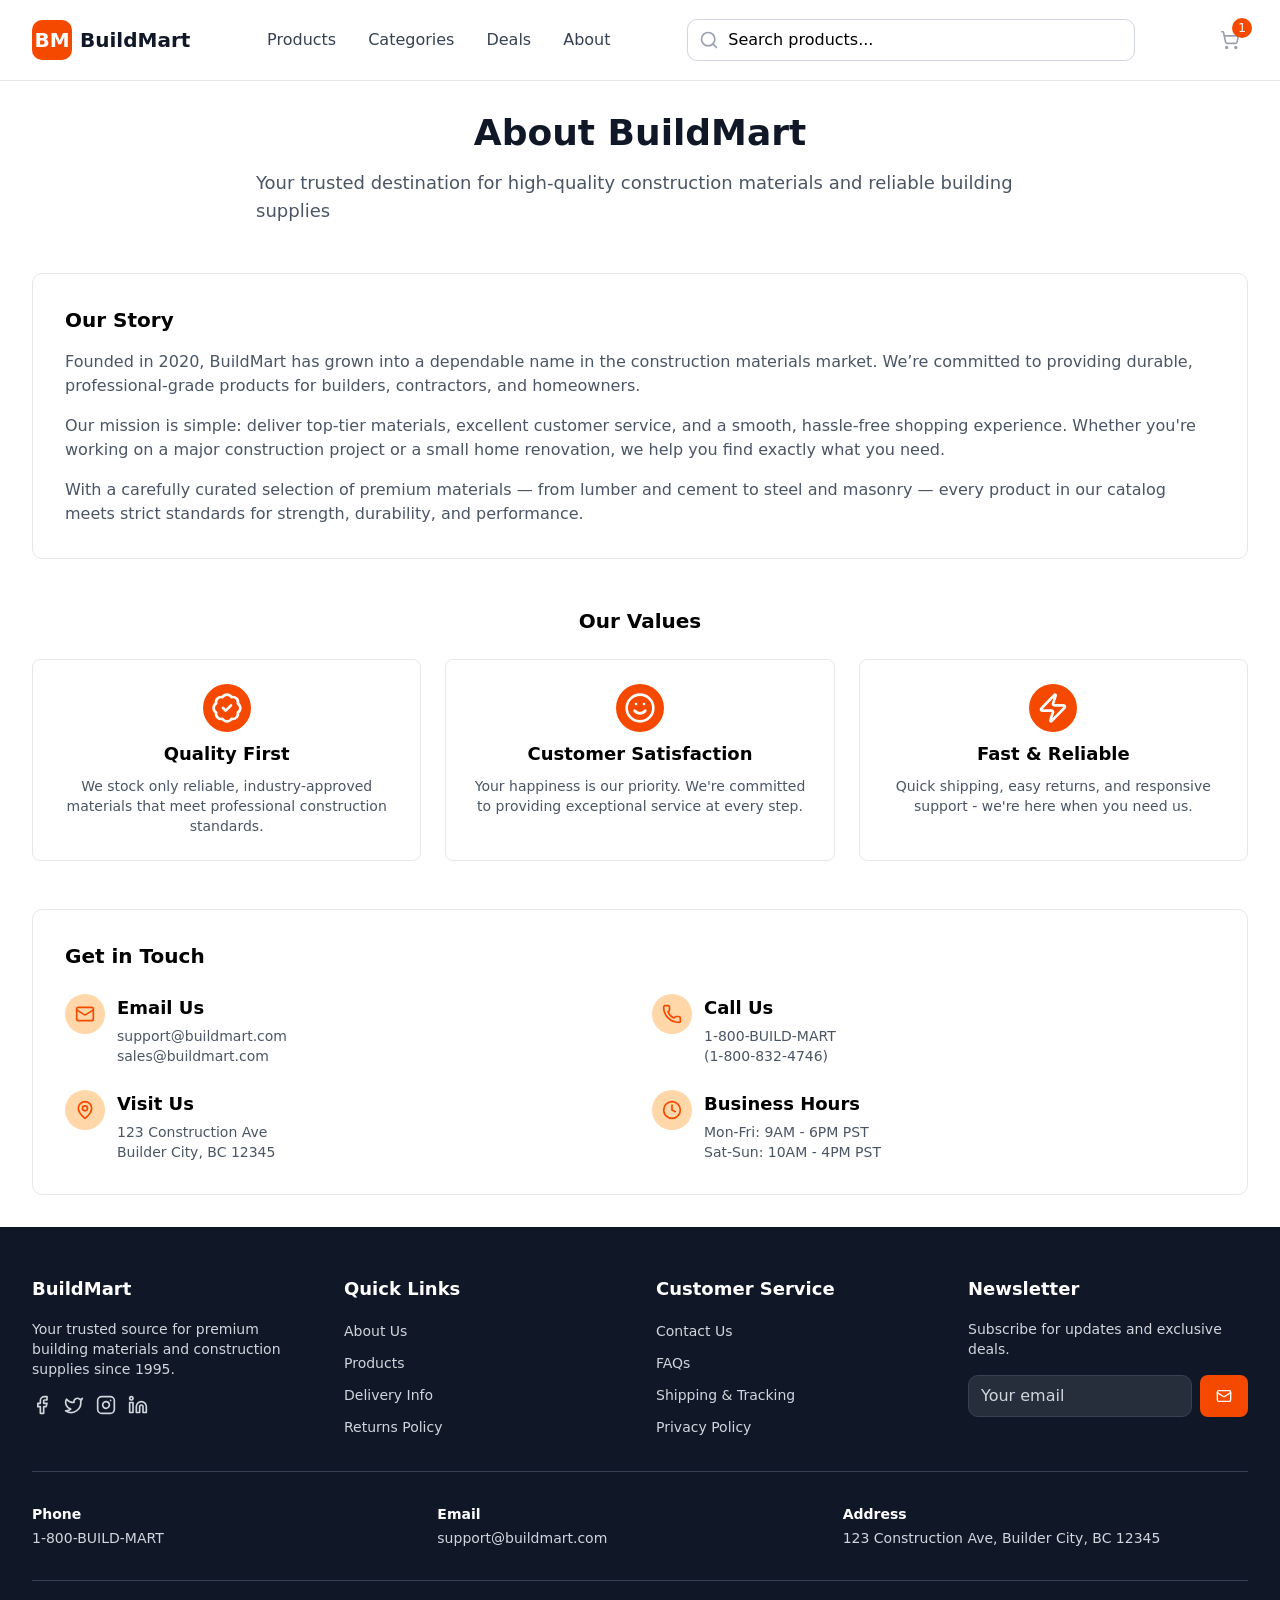
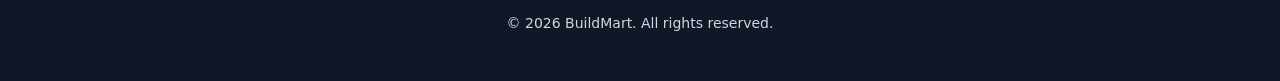
==== pages/about.html @ c73e0c97 "added page "about"" ====
<!DOCTYPE html>
<html lang="en">
<head>
    <meta charset="UTF-8">
    <meta name="viewport" content="width=device-width, initial-scale=1.0">
    <title>E-commerce Website Design</title>
    <link rel="stylesheet" href="../style.css">
</head>
<body>
<div class="min-h-screen flex flex-col">
    <header class="sticky top-0 z-100  border-b border-gray-200 bg-white">
        <div class="max-w-7xl mx-auto px-4 md:px-6 lg:px-8">
            <div class="flex items-center justify-between h-16 md:h-20 gap-4">
                <a class="flex items-center flex-shrink-0 gap-2" href="../pages/index.html">
                    <div class="flex items-center justify-center size-10 rounded-[10px] bg-[#F54900]">
                        <span class="text-white font-bold text-xl ">BM</span>
                    </div>
                    <span class="hidden lg:block text-xl font-bold text-[#101828]">BuildMart</span>
                </a>
                <nav class="hidden md:flex items-center gap-8 ">
                    <a class="text-[#364153] hover:text-[#F54900] transition-colors" href="../pages/index.html">Products</a>
                    <a class="text-[#364153] hover:text-[#F54900] transition-colors" href="../pages/categories.html">Categories</a>
                    <a class="text-[#364153] hover:text-[#F54900] transition-colors" href="../pages/deals.html">Deals</a>
                    <a class="text-[#364153] hover:text-[#F54900] transition-colors" href="../pages/about.html">About</a>
                </nav>
                <div class="hidden md:flex flex-1 items-center max-w-md">
                    <div class="relative w-full">
                        <svg xmlns="http://www.w3.org/2000/svg" width="24" height="24" viewBox="0 0 24 24" fill="none" stroke="currentColor" stroke-width="2" stroke-linecap="round" stroke-linejoin="round" class="size-5 text-[#99A1AF] absolute left-3 top-1/2 -translate-y-1/2">
                            <path d="m21 21-4.34-4.34"/><circle cx="11" cy="11" r="8"/>
                        </svg>
                        <input type="text" placeholder="Search products..." class="w-full pl-10 py-2 pr-4 border border-[#D1D5DC] rounded-[10px] focus:outline-none  focus:ring-2 focus:ring-[#F54900] focus:border-transparent">
                    </div>
                </div>
                <div class="flex items-center flex-shrink-0 gap-3">
                    <button class="p-2 text-[#99A1AF] hover:text-[#F54900] transition-colors md:hidden">
                        <svg xmlns="http://www.w3.org/2000/svg" width="24" height="24" viewBox="0 0 24 24" fill="none" stroke="currentColor" stroke-width="2" stroke-linecap="round" stroke-linejoin="round" class="size-5 ">
                            <path d="m21 21-4.34-4.34"/><circle cx="11" cy="11" r="8"/>
                        </svg>
                    </button>
                    <a class="relative p-2 text-[#99A1AF] hover:text-[#F54900] transition-colors" href="../pages/cart.html">
                        <svg xmlns="http://www.w3.org/2000/svg" width="24" height="24" viewBox="0 0 24 24" fill="none" stroke="currentColor" stroke-width="2" stroke-linecap="round" stroke-linejoin="round" class="size-5 "><circle cx="8" cy="21" r="1"/><circle cx="19" cy="21" r="1"/>
                            <path d="M2.05 2.05h2l2.66 12.42a2 2 0 0 0 2 1.58h9.78a2 2 0 0 0 1.95-1.57l1.65-7.43H5.12"/>
                        </svg>
                        <span class="absolute flex items-center justify-center -top-1 -right-1 bg-[#F54900] text-white text-xs size-5 rounded-full">
                    1
                    </span>
                    </a>
                    <button class="p-2 text-[#99A1AF] hover:text-[#F54900] transition-colors md:hidden">
                        <svg xmlns="http://www.w3.org/2000/svg" width="24" height="24" viewBox="0 0 24 24" fill="none" stroke="currentColor" stroke-width="2" stroke-linecap="round" stroke-linejoin="round" class="size-5 "><path d="M4 5h16"/>
                            <path d="M4 12h16"/><path d="M4 19h16"/>
                        </svg>
                    </button>
                </div>
            </div>
        </div>
    </header>
    <main class="flex-1 bg-white text-[#4A5565]">
        <div class="min-h-screen max-w-7xl mx-auto px-4 md:px-6 lg:px-8 py-8">
            <div class="flex flex-col gap-4 items-center mb-12">
                <h1 class="text-4xl font-bold text-[#101828]">About BuildMart</h1>
                <p class="text-lg max-w-3xl mx-auto">Your trusted destination for high‑quality construction materials and reliable building supplies</p>
            </div>
            <div class="flex flex-col gap-4 bg-white p-8 border border-[#E5E7EB] rounded-[10px] mb-12">
                <h2 class="text-black font-bold text-xl">Our Story</h2>
                <p>Founded in 2020, BuildMart has grown into a dependable name in the construction materials market. We’re committed to providing durable, professional‑grade products for builders, contractors, and homeowners.</p>
                <p>Our mission is simple: deliver top‑tier materials, excellent customer service, and a smooth, hassle‑free shopping experience. Whether you're working on a major construction project or a small home renovation, we help you find exactly what you need.</p>
                <p>With a carefully curated selection of premium materials — from lumber and cement to steel and masonry — every product in our catalog meets strict standards for strength, durability, and performance.</p>
            </div>
            <div class="mb-12">
                <h2 class="mb-6 text-center text-black font-bold text-xl">Our Values</h2>
                <div class="grid grid-cols-1 md:grid-cols-3 gap-6">
                    <div class="flex flex-col gap-2 items-center rounded-lg border border-[#E5E7EB] bg-white p-6">
                        <div class="flex items-center justify-center h-12 w-12 rounded-full bg-[#F54900]">
                            <svg xmlns="http://www.w3.org/2000/svg" width="24" height="24" viewBox="0 0 24 24" fill="none" stroke="currentColor" stroke-width="2" stroke-linecap="round" stroke-linejoin="round" class="text-white size-8"><path d="M3.85 8.62a4 4 0 0 1 4.78-4.77 4 4 0 0 1 6.74 0 4 4 0 0 1 4.78 4.78 4 4 0 0 1 0 6.74 4 4 0 0 1-4.77 4.78 4 4 0 0 1-6.75 0 4 4 0 0 1-4.78-4.77 4 4 0 0 1 0-6.76Z"/>
                                <path d="m9 12 2 2 4-4"/>
                            </svg>
                        </div>
                        <h3 class="text-black font-bold text-lg">Quality First</h3>
                        <p class="text-center text-sm">We stock only reliable, industry‑approved materials that meet professional construction standards.</p>
                    </div>
                    <div class="flex flex-col gap-2 items-center rounded-lg border border-[#E5E7EB] bg-white p-6">
                        <div class="flex items-center justify-center h-12 w-12 rounded-full bg-[#F54900]">
                            <svg xmlns="http://www.w3.org/2000/svg" width="24" height="24" viewBox="0 0 24 24" fill="none" stroke="currentColor" stroke-width="2" stroke-linecap="round" stroke-linejoin="round" class="text-white size-8"><circle cx="12" cy="12" r="10"/>
                                <path d="M8 14s1.5 2 4 2 4-2 4-2"/><line x1="9" x2="9.01" y1="9" y2="9"/><line x1="15" x2="15.01" y1="9" y2="9"/>
                            </svg>
                        </div>
                        <h3 class="text-black font-bold text-lg">Customer Satisfaction</h3>
                        <p class="text-center text-sm">Your happiness is our priority. We're committed to providing exceptional service at every step.</p>
                    </div>
                    <div class="flex flex-col gap-2 items-center rounded-lg border border-[#E5E7EB] bg-white p-6">
                        <div class="flex items-center justify-center h-12 w-12 rounded-full bg-[#F54900]">
                            <svg xmlns="http://www.w3.org/2000/svg" width="24" height="24" viewBox="0 0 24 24" fill="none" stroke="currentColor" stroke-width="2" stroke-linecap="round" stroke-linejoin="round" class="text-white size-8">
                                <path d="M4 14a1 1 0 0 1-.78-1.63l9.9-10.2a.5.5 0 0 1 .86.46l-1.92 6.02A1 1 0 0 0 13 10h7a1 1 0 0 1 .78 1.63l-9.9 10.2a.5.5 0 0 1-.86-.46l1.92-6.02A1 1 0 0 0 11 14z"/>
                            </svg>
                        </div>
                        <h3 class="text-black font-bold text-lg">Fast & Reliable</h3>
                        <p class="text-center text-sm">Quick shipping, easy returns, and responsive support - we're here when you need us.</p>
                    </div>
                </div>
            </div>
            <div class="flex flex-col gap-6 bg-white p-8 border border-[#E5E7EB] rounded-[10px]">
                <h2 class="text-black font-bold text-xl">Get in Touch</h2>
                <div class="grid grid-cols-1 md:grid-cols-2 gap-6">
                    <div class="flex items-start gap-3">
                        <div class="flex items-center justify-center h-10 w-10 rounded-full bg-orange-200">
                            <svg xmlns="http://www.w3.org/2000/svg" width="24" height="24" viewBox="0 0 24 24" fill="none" stroke="currentColor" stroke-width="2" stroke-linecap="round" stroke-linejoin="round" class="text-[#F54900] size-5">
                                <path d="m22 7-8.991 5.727a2 2 0 0 1-2.009 0L2 7"/><rect x="2" y="4" width="20" height="16" rx="2"/>
                            </svg>
                        </div>
                        <div>
                            <h3 class="text-black text-lg font-semibold mb-1">Email Us</h3>
                            <p class="text-sm">support@buildmart.com</p>
                            <p class="text-sm">sales@buildmart.com</p>
                        </div>
                    </div>
                    <div class="flex items-start gap-3">
                        <div class="flex items-center justify-center h-10 w-10 rounded-full bg-orange-200">
                            <svg xmlns="http://www.w3.org/2000/svg" width="24" height="24" viewBox="0 0 24 24" fill="none" stroke="currentColor" stroke-width="2" stroke-linecap="round" stroke-linejoin="round" class="text-[#F54900] size-5">
                                <path d="M13.832 16.568a1 1 0 0 0 1.213-.303l.355-.465A2 2 0 0 1 17 15h3a2 2 0 0 1 2 2v3a2 2 0 0 1-2 2A18 18 0 0 1 2 4a2 2 0 0 1 2-2h3a2 2 0 0 1 2 2v3a2 2 0 0 1-.8 1.6l-.468.351a1 1 0 0 0-.292 1.233 14 14 0 0 0 6.392 6.384"/>
                            </svg>
                        </div>
                        <div>
                            <h3 class="text-black text-lg font-semibold mb-1">Call Us</h3>
                            <p class="text-sm">1-800-BUILD-MART</p>
                            <p class="text-sm">(1-800-832-4746)</p>
                        </div>
                    </div>
                    <div class="flex items-start gap-3">
                        <div class="flex items-center justify-center h-10 w-10 rounded-full bg-orange-200">
                            <svg xmlns="http://www.w3.org/2000/svg" width="24" height="24" viewBox="0 0 24 24" fill="none" stroke="currentColor" stroke-width="2" stroke-linecap="round" stroke-linejoin="round" class="text-[#F54900] size-5">
                                <path d="M20 10c0 4.993-5.539 10.193-7.399 11.799a1 1 0 0 1-1.202 0C9.539 20.193 4 14.993 4 10a8 8 0 0 1 16 0"/><circle cx="12" cy="10" r="3"/>
                            </svg>
                        </div>
                        <div>
                            <h3 class="text-black text-lg font-semibold mb-1">Visit Us</h3>
                            <p class="text-sm">123 Construction Ave</p>
                            <p class="text-sm">Builder City, BC 12345</p>
                        </div>
                    </div>
                    <div class="flex items-start gap-3">
                        <div class="flex items-center justify-center h-10 w-10 rounded-full bg-orange-200">
                            <svg xmlns="http://www.w3.org/2000/svg" width="24" height="24" viewBox="0 0 24 24" fill="none" stroke="currentColor" stroke-width="2" stroke-linecap="round" stroke-linejoin="round" class="text-[#F54900] size-5"><circle cx="12" cy="12" r="10"/>
                                <path d="M12 6v6l4 2"/>
                            </svg>
                        </div>
                        <div>
                            <h3 class="text-black text-lg font-semibold mb-1">Business Hours</h3>
                            <p class="text-sm">Mon-Fri: 9AM - 6PM PST</p>
                            <p class="text-sm">Sat-Sun: 10AM - 4PM PST</p>
                        </div>
                    </div>
                </div>
            </div>
        </div>
    </main>
    <footer class="bg-[#101828] text-[#D1D5DC] mt-auto w-full">
        <div class="flex flex-col max-w-7xl mx-auto  px-6 lg:px-8 py-12 gap-8">
            <div class="grid grid-cols-1 md:grid-cols-2 lg:grid-cols-4 gap-8 ">
                <div class="flex flex-col gap-4">
                    <h3 class="text-white font-bold text-lg">BuildMart</h3>
                    <p class="text-sm">Your trusted source for premium building materials and construction supplies since 1995.</p>
                    <div class="flex gap-3">
                        <a class="hover:text-[#F54900] transition" href="#">
                            <svg xmlns="http://www.w3.org/2000/svg" width="24" height="24" viewBox="0 0 24 24" fill="none" stroke="currentColor" stroke-width="2" stroke-linecap="round" stroke-linejoin="round" class="size-5">
                                <path d="M18 2h-3a5 5 0 0 0-5 5v3H7v4h3v8h4v-8h3l1-4h-4V7a1 1 0 0 1 1-1h3z"/>
                            </svg>
                        </a>
                        <a class="hover:text-[#F54900] transition" href="#">
                            <svg xmlns="http://www.w3.org/2000/svg" width="24" height="24" viewBox="0 0 24 24" fill="none" stroke="currentColor" stroke-width="2" stroke-linecap="round" stroke-linejoin="round" class="size-5">
                                <path d="M22 4s-.7 2.1-2 3.4c1.6 10-9.4 17.3-18 11.6 2.2.1 4.4-.6 6-2C3 15.5.5 9.6 3 5c2.2 2.6 5.6 4.1 9 4-.9-4.2 4-6.6 7-3.8 1.1 0 3-1.2 3-1.2z"/>
                            </svg>
                        </a>
                        <a class="hover:text-[#F54900] transition" href="#">
                            <svg xmlns="http://www.w3.org/2000/svg" width="24" height="24" viewBox="0 0 24 24" fill="none" stroke="currentColor" stroke-width="2" stroke-linecap="round" stroke-linejoin="round" class="size-5"><rect width="20" height="20" x="2" y="2" rx="5" ry="5"/>
                                <path d="M16 11.37A4 4 0 1 1 12.63 8 4 4 0 0 1 16 11.37z"/><line x1="17.5" x2="17.51" y1="6.5" y2="6.5"/>
                            </svg>
                        </a>
                        <a class="hover:text-[#F54900] transition" href="#">
                            <svg xmlns="http://www.w3.org/2000/svg" width="24" height="24" viewBox="0 0 24 24" fill="none" stroke="currentColor" stroke-width="2" stroke-linecap="round" stroke-linejoin="round" class="size-5">
                                <path d="M16 8a6 6 0 0 1 6 6v7h-4v-7a2 2 0 0 0-2-2 2 2 0 0 0-2 2v7h-4v-7a6 6 0 0 1 6-6z"/><rect width="4" height="12" x="2" y="9"/><circle cx="4" cy="4" r="2"/>
                            </svg>
                        </a>
                    </div>
                </div>
                <div class="flex flex-col gap-4">
                    <h3 class="text-white font-bold text-lg">Quick Links</h3>
                    <ul class="space-y-2">
                        <li>
                            <a href="#" class="hover:text-[#F54900] transition text-sm">About Us</a>
                        </li>
                        <li>
                            <a href="#" class="hover:text-[#F54900] transition text-sm">Products</a>
                        </li>
                        <li>
                            <a href="#" class="hover:text-[#F54900] transition text-sm">Delivery Info</a>
                        </li>
                        <li>
                            <a href="#" class="hover:text-[#F54900] transition text-sm">Returns Policy</a>
                        </li>
                    </ul>
                </div>
                <div class="flex flex-col gap-4">
                    <h3 class="text-white font-bold text-lg">Customer Service</h3>
                    <ul class="space-y-2">
                        <li>
                            <a href="#" class="hover:text-[#F54900] transition text-sm">Contact Us</a>
                        </li>
                        <li>
                            <a href="#" class="hover:text-[#F54900] transition text-sm">FAQs</a>
                        </li>
                        <li>
                            <a href="#" class="hover:text-[#F54900] transition text-sm">Shipping & Tracking</a>
                        </li>
                        <li>
                            <a href="#" class="hover:text-[#F54900] transition text-sm">Privacy Policy</a>
                        </li>
                    </ul>
                </div>
                <div class="flex flex-col gap-4">
                    <h3 class="text-white font-bold text-lg">Newsletter</h3>
                    <p class="text-sm">Subscribe for updates and exclusive deals.</p>
                    <div class="flex gap-2">
                        <input type="email" placeholder="Your email" class="flex-1 min-w-0 px-3 py-2 bg-[#262e3b] border border-[#364153] rounded-[10px] focus:outline-none  focus:ring-2 focus:ring-[#F54900] focus:border-transparent">
                        <button class="px-4 py-2 bg-[#F54900] hover:bg-[#b53600] text-white rounded-lg transition">
                            <svg xmlns="http://www.w3.org/2000/svg" width="24" height="24" viewBox="0 0 24 24" fill="none" stroke="currentColor" stroke-width="2" stroke-linecap="round" stroke-linejoin="round" class="size-4">
                                <path d="m22 7-8.991 5.727a2 2 0 0 1-2.009 0L2 7"/><rect x="2" y="4" width="20" height="16" rx="2"/>
                            </svg>
                        </button>
                    </div>
                </div>
            </div>
            <div class="pt-8 border-t border-[#364153]">
                <div class="grid grid-cols-1 md:grid-cols-3">
                    <div class="flex flex-col gap-1">
                        <p class="text-white font-semibold text-sm">Phone</p>
                        <p class="text-sm">1-800-BUILD-MART</p>
                    </div>
                    <div class="flex flex-col gap-1">
                        <p class="text-white font-semibold text-sm">Email</p>
                        <p class="text-sm">support@buildmart.com</p>
                    </div>
                    <div class="flex flex-col gap-1">
                        <p class="text-white font-semibold text-sm">Address</p>
                        <p class="text-sm">123 Construction Ave, Builder City, BC 12345</p>
                    </div>
                </div>
            </div>
            <div class="border-t border-[#364153] pt-8 text-sm text-center">
                <p>© 2026 BuildMart. All rights reserved.</p>
            </div>
        </div>
    </footer>
</div>
<script src="../scripts/script.js"></script>
</body>
</html>
---- style.css ----
/*! tailwindcss v4.2.1 | MIT License | https://tailwindcss.com */
@layer properties;
@layer theme, base, components, utilities;
@layer theme {
  :root, :host {
    --font-sans: ui-sans-serif, system-ui, sans-serif, "Apple Color Emoji",
      "Segoe UI Emoji", "Segoe UI Symbol", "Noto Color Emoji";
    --font-mono: ui-monospace, SFMono-Regular, Menlo, Monaco, Consolas, "Liberation Mono",
      "Courier New", monospace;
    --color-red-700: oklch(50.5% 0.213 27.518);
    --color-orange-200: oklch(90.1% 0.076 70.697);
    --color-orange-300: oklch(83.7% 0.128 66.29);
    --color-orange-700: oklch(55.3% 0.195 38.402);
    --color-gray-100: oklch(96.7% 0.003 264.542);
    --color-gray-200: oklch(92.8% 0.006 264.531);
    --color-black: #000;
    --color-white: #fff;
    --spacing: 0.25rem;
    --container-md: 28rem;
    --container-3xl: 48rem;
    --container-7xl: 80rem;
    --text-xs: 0.75rem;
    --text-xs--line-height: calc(1 / 0.75);
    --text-sm: 0.875rem;
    --text-sm--line-height: calc(1.25 / 0.875);
    --text-lg: 1.125rem;
    --text-lg--line-height: calc(1.75 / 1.125);
    --text-xl: 1.25rem;
    --text-xl--line-height: calc(1.75 / 1.25);
    --text-2xl: 1.5rem;
    --text-2xl--line-height: calc(2 / 1.5);
    --text-4xl: 2.25rem;
    --text-4xl--line-height: calc(2.5 / 2.25);
    --font-weight-medium: 500;
    --font-weight-semibold: 600;
    --font-weight-bold: 700;
    --radius-lg: 0.5rem;
    --aspect-video: 16 / 9;
    --default-transition-duration: 150ms;
    --default-transition-timing-function: cubic-bezier(0.4, 0, 0.2, 1);
    --default-font-family: var(--font-sans);
    --default-mono-font-family: var(--font-mono);
  }
}
@layer base {
  *, ::after, ::before, ::backdrop, ::file-selector-button {
    box-sizing: border-box;
    margin: 0;
    padding: 0;
    border: 0 solid;
  }
  html, :host {
    line-height: 1.5;
    -webkit-text-size-adjust: 100%;
    tab-size: 4;
    font-family: var(--default-font-family, ui-sans-serif, system-ui, sans-serif, "Apple Color Emoji", "Segoe UI Emoji", "Segoe UI Symbol", "Noto Color Emoji");
    font-feature-settings: var(--default-font-feature-settings, normal);
    font-variation-settings: var(--default-font-variation-settings, normal);
    -webkit-tap-highlight-color: transparent;
  }
  hr {
    height: 0;
    color: inherit;
    border-top-width: 1px;
  }
  abbr:where([title]) {
    -webkit-text-decoration: underline dotted;
    text-decoration: underline dotted;
  }
  h1, h2, h3, h4, h5, h6 {
    font-size: inherit;
    font-weight: inherit;
  }
  a {
    color: inherit;
    -webkit-text-decoration: inherit;
    text-decoration: inherit;
  }
  b, strong {
    font-weight: bolder;
  }
  code, kbd, samp, pre {
    font-family: var(--default-mono-font-family, ui-monospace, SFMono-Regular, Menlo, Monaco, Consolas, "Liberation Mono", "Courier New", monospace);
    font-feature-settings: var(--default-mono-font-feature-settings, normal);
    font-variation-settings: var(--default-mono-font-variation-settings, normal);
    font-size: 1em;
  }
  small {
    font-size: 80%;
  }
  sub, sup {
    font-size: 75%;
    line-height: 0;
    position: relative;
    vertical-align: baseline;
  }
  sub {
    bottom: -0.25em;
  }
  sup {
    top: -0.5em;
  }
  table {
    text-indent: 0;
    border-color: inherit;
    border-collapse: collapse;
  }
  :-moz-focusring {
    outline: auto;
  }
  progress {
    vertical-align: baseline;
  }
  summary {
    display: list-item;
  }
  ol, ul, menu {
    list-style: none;
  }
  img, svg, video, canvas, audio, iframe, embed, object {
    display: block;
    vertical-align: middle;
  }
  img, video {
    max-width: 100%;
    height: auto;
  }
  button, input, select, optgroup, textarea, ::file-selector-button {
    font: inherit;
    font-feature-settings: inherit;
    font-variation-settings: inherit;
    letter-spacing: inherit;
    color: inherit;
    border-radius: 0;
    background-color: transparent;
    opacity: 1;
  }
  :where(select:is([multiple], [size])) optgroup {
    font-weight: bolder;
  }
  :where(select:is([multiple], [size])) optgroup option {
    padding-inline-start: 20px;
  }
  ::file-selector-button {
    margin-inline-end: 4px;
  }
  ::placeholder {
    opacity: 1;
  }
  @supports (not (-webkit-appearance: -apple-pay-button))  or (contain-intrinsic-size: 1px) {
    ::placeholder {
      color: currentcolor;
      @supports (color: color-mix(in lab, red, red)) {
        color: color-mix(in oklab, currentcolor 50%, transparent);
      }
    }
  }
  textarea {
    resize: vertical;
  }
  ::-webkit-search-decoration {
    -webkit-appearance: none;
  }
  ::-webkit-date-and-time-value {
    min-height: 1lh;
    text-align: inherit;
  }
  ::-webkit-datetime-edit {
    display: inline-flex;
  }
  ::-webkit-datetime-edit-fields-wrapper {
    padding: 0;
  }
  ::-webkit-datetime-edit, ::-webkit-datetime-edit-year-field, ::-webkit-datetime-edit-month-field, ::-webkit-datetime-edit-day-field, ::-webkit-datetime-edit-hour-field, ::-webkit-datetime-edit-minute-field, ::-webkit-datetime-edit-second-field, ::-webkit-datetime-edit-millisecond-field, ::-webkit-datetime-edit-meridiem-field {
    padding-block: 0;
  }
  ::-webkit-calendar-picker-indicator {
    line-height: 1;
  }
  :-moz-ui-invalid {
    box-shadow: none;
  }
  button, input:where([type="button"], [type="reset"], [type="submit"]), ::file-selector-button {
    appearance: button;
  }
  ::-webkit-inner-spin-button, ::-webkit-outer-spin-button {
    height: auto;
  }
  [hidden]:where(:not([hidden="until-found"])) {
    display: none !important;
  }
}
@layer utilities {
  .absolute {
    position: absolute;
  }
  .relative {
    position: relative;
  }
  .sticky {
    position: sticky;
  }
  .inset-0 {
    inset: calc(var(--spacing) * 0);
  }
  .-top-1 {
    top: calc(var(--spacing) * -1);
  }
  .-top-2 {
    top: calc(var(--spacing) * -2);
  }
  .top-0 {
    top: calc(var(--spacing) * 0);
  }
  .top-1\/2 {
    top: calc(1 / 2 * 100%);
  }
  .-right-1 {
    right: calc(var(--spacing) * -1);
  }
  .-right-2 {
    right: calc(var(--spacing) * -2);
  }
  .left-3 {
    left: calc(var(--spacing) * 3);
  }
  .z-50 {
    z-index: 50;
  }
  .z-100 {
    z-index: 100;
  }
  .mx-auto {
    margin-inline: auto;
  }
  .mt-2 {
    margin-top: calc(var(--spacing) * 2);
  }
  .mt-4 {
    margin-top: calc(var(--spacing) * 4);
  }
  .mt-auto {
    margin-top: auto;
  }
  .mb-1 {
    margin-bottom: calc(var(--spacing) * 1);
  }
  .mb-6 {
    margin-bottom: calc(var(--spacing) * 6);
  }
  .mb-8 {
    margin-bottom: calc(var(--spacing) * 8);
  }
  .mb-12 {
    margin-bottom: calc(var(--spacing) * 12);
  }
  .ml-2 {
    margin-left: calc(var(--spacing) * 2);
  }
  .flex {
    display: flex;
  }
  .grid {
    display: grid;
  }
  .hidden {
    display: none;
  }
  .aspect-square {
    aspect-ratio: 1 / 1;
  }
  .aspect-video {
    aspect-ratio: var(--aspect-video);
  }
  .size-3\.5 {
    width: calc(var(--spacing) * 3.5);
    height: calc(var(--spacing) * 3.5);
  }
  .size-4 {
    width: calc(var(--spacing) * 4);
    height: calc(var(--spacing) * 4);
  }
  .size-5 {
    width: calc(var(--spacing) * 5);
    height: calc(var(--spacing) * 5);
  }
  .size-6 {
    width: calc(var(--spacing) * 6);
    height: calc(var(--spacing) * 6);
  }
  .size-8 {
    width: calc(var(--spacing) * 8);
    height: calc(var(--spacing) * 8);
  }
  .size-10 {
    width: calc(var(--spacing) * 10);
    height: calc(var(--spacing) * 10);
  }
  .h-10 {
    height: calc(var(--spacing) * 10);
  }
  .h-12 {
    height: calc(var(--spacing) * 12);
  }
  .h-16 {
    height: calc(var(--spacing) * 16);
  }
  .h-full {
    height: 100%;
  }
  .min-h-screen {
    min-height: 100vh;
  }
  .w-10 {
    width: calc(var(--spacing) * 10);
  }
  .w-12 {
    width: calc(var(--spacing) * 12);
  }
  .w-full {
    width: 100%;
  }
  .max-w-3xl {
    max-width: var(--container-3xl);
  }
  .max-w-7xl {
    max-width: var(--container-7xl);
  }
  .max-w-md {
    max-width: var(--container-md);
  }
  .min-w-0 {
    min-width: calc(var(--spacing) * 0);
  }
  .flex-1 {
    flex: 1;
  }
  .flex-shrink-0 {
    flex-shrink: 0;
  }
  .-translate-y-1\/2 {
    --tw-translate-y: calc(calc(1 / 2 * 100%) * -1);
    translate: var(--tw-translate-x) var(--tw-translate-y);
  }
  .cursor-pointer {
    cursor: pointer;
  }
  .grid-cols-1 {
    grid-template-columns: repeat(1, minmax(0, 1fr));
  }
  .flex-col {
    flex-direction: column;
  }
  .flex-wrap {
    flex-wrap: wrap;
  }
  .items-center {
    align-items: center;
  }
  .items-end {
    align-items: flex-end;
  }
  .items-start {
    align-items: flex-start;
  }
  .justify-between {
    justify-content: space-between;
  }
  .justify-center {
    justify-content: center;
  }
  .gap-0\.5 {
    gap: calc(var(--spacing) * 0.5);
  }
  .gap-1 {
    gap: calc(var(--spacing) * 1);
  }
  .gap-2 {
    gap: calc(var(--spacing) * 2);
  }
  .gap-3 {
    gap: calc(var(--spacing) * 3);
  }
  .gap-4 {
    gap: calc(var(--spacing) * 4);
  }
  .gap-6 {
    gap: calc(var(--spacing) * 6);
  }
  .gap-8 {
    gap: calc(var(--spacing) * 8);
  }
  .space-y-2 {
    :where(& > :not(:last-child)) {
      --tw-space-y-reverse: 0;
      margin-block-start: calc(calc(var(--spacing) * 2) * var(--tw-space-y-reverse));
      margin-block-end: calc(calc(var(--spacing) * 2) * calc(1 - var(--tw-space-y-reverse)));
    }
  }
  .space-y-4 {
    :where(& > :not(:last-child)) {
      --tw-space-y-reverse: 0;
      margin-block-start: calc(calc(var(--spacing) * 4) * var(--tw-space-y-reverse));
      margin-block-end: calc(calc(var(--spacing) * 4) * calc(1 - var(--tw-space-y-reverse)));
    }
  }
  .overflow-hidden {
    overflow: hidden;
  }
  .rounded-\[4px\] {
    border-radius: 4px;
  }
  .rounded-\[10px\] {
    border-radius: 10px;
  }
  .rounded-full {
    border-radius: calc(infinity * 1px);
  }
  .rounded-lg {
    border-radius: var(--radius-lg);
  }
  .border {
    border-style: var(--tw-border-style);
    border-width: 1px;
  }
  .border-t {
    border-top-style: var(--tw-border-style);
    border-top-width: 1px;
  }
  .border-b {
    border-bottom-style: var(--tw-border-style);
    border-bottom-width: 1px;
  }
  .border-\[\#364153\] {
    border-color: #364153;
  }
  .border-\[\#D1D5DC\] {
    border-color: #D1D5DC;
  }
  .border-\[\#E5E7EB\] {
    border-color: #E5E7EB;
  }
  .border-\[\#F54900\] {
    border-color: #F54900;
  }
  .border-gray-200 {
    border-color: var(--color-gray-200);
  }
  .bg-\[\#262e3b\] {
    background-color: #262e3b;
  }
  .bg-\[\#101828\] {
    background-color: #101828;
  }
  .bg-\[\#F3F3F5\] {
    background-color: #F3F3F5;
  }
  .bg-\[\#F54900\] {
    background-color: #F54900;
  }
  .bg-gray-100 {
    background-color: var(--color-gray-100);
  }
  .bg-orange-200 {
    background-color: var(--color-orange-200);
  }
  .bg-orange-300 {
    background-color: var(--color-orange-300);
  }
  .bg-orange-700 {
    background-color: var(--color-orange-700);
  }
  .bg-orange-700\/50 {
    background-color: color-mix(in srgb, oklch(55.3% 0.195 38.402) 50%, transparent);
    @supports (color: color-mix(in lab, red, red)) {
      background-color: color-mix(in oklab, var(--color-orange-700) 50%, transparent);
    }
  }
  .bg-orange-700\/70 {
    background-color: color-mix(in srgb, oklch(55.3% 0.195 38.402) 70%, transparent);
    @supports (color: color-mix(in lab, red, red)) {
      background-color: color-mix(in oklab, var(--color-orange-700) 70%, transparent);
    }
  }
  .bg-red-700 {
    background-color: var(--color-red-700);
  }
  .bg-white {
    background-color: var(--color-white);
  }
  .bg-gradient-to-t {
    --tw-gradient-position: to top in oklab;
    background-image: linear-gradient(var(--tw-gradient-stops));
  }
  .from-black {
    --tw-gradient-from: var(--color-black);
    --tw-gradient-stops: var(--tw-gradient-via-stops, var(--tw-gradient-position), var(--tw-gradient-from) var(--tw-gradient-from-position), var(--tw-gradient-to) var(--tw-gradient-to-position));
  }
  .from-black\/70 {
    --tw-gradient-from: color-mix(in srgb, #000 70%, transparent);
    @supports (color: color-mix(in lab, red, red)) {
      --tw-gradient-from: color-mix(in oklab, var(--color-black) 70%, transparent);
    }
    --tw-gradient-stops: var(--tw-gradient-via-stops, var(--tw-gradient-position), var(--tw-gradient-from) var(--tw-gradient-from-position), var(--tw-gradient-to) var(--tw-gradient-to-position));
  }
  .to-transparent {
    --tw-gradient-to: transparent;
    --tw-gradient-stops: var(--tw-gradient-via-stops, var(--tw-gradient-position), var(--tw-gradient-from) var(--tw-gradient-from-position), var(--tw-gradient-to) var(--tw-gradient-to-position));
  }
  .fill-\[\#FDC700\] {
    fill: #FDC700;
  }
  .object-cover {
    object-fit: cover;
  }
  .p-2 {
    padding: calc(var(--spacing) * 2);
  }
  .p-4 {
    padding: calc(var(--spacing) * 4);
  }
  .p-6 {
    padding: calc(var(--spacing) * 6);
  }
  .p-8 {
    padding: calc(var(--spacing) * 8);
  }
  .px-3 {
    padding-inline: calc(var(--spacing) * 3);
  }
  .px-4 {
    padding-inline: calc(var(--spacing) * 4);
  }
  .px-6 {
    padding-inline: calc(var(--spacing) * 6);
  }
  .px-8 {
    padding-inline: calc(var(--spacing) * 8);
  }
  .py-1 {
    padding-block: calc(var(--spacing) * 1);
  }
  .py-2 {
    padding-block: calc(var(--spacing) * 2);
  }
  .py-3 {
    padding-block: calc(var(--spacing) * 3);
  }
  .py-8 {
    padding-block: calc(var(--spacing) * 8);
  }
  .py-12 {
    padding-block: calc(var(--spacing) * 12);
  }
  .pt-8 {
    padding-top: calc(var(--spacing) * 8);
  }
  .pr-4 {
    padding-right: calc(var(--spacing) * 4);
  }
  .pl-10 {
    padding-left: calc(var(--spacing) * 10);
  }
  .text-center {
    text-align: center;
  }
  .text-2xl {
    font-size: var(--text-2xl);
    line-height: var(--tw-leading, var(--text-2xl--line-height));
  }
  .text-4xl {
    font-size: var(--text-4xl);
    line-height: var(--tw-leading, var(--text-4xl--line-height));
  }
  .text-lg {
    font-size: var(--text-lg);
    line-height: var(--tw-leading, var(--text-lg--line-height));
  }
  .text-sm {
    font-size: var(--text-sm);
    line-height: var(--tw-leading, var(--text-sm--line-height));
  }
  .text-xl {
    font-size: var(--text-xl);
    line-height: var(--tw-leading, var(--text-xl--line-height));
  }
  .text-xs {
    font-size: var(--text-xs);
    line-height: var(--tw-leading, var(--text-xs--line-height));
  }
  .font-bold {
    --tw-font-weight: var(--font-weight-bold);
    font-weight: var(--font-weight-bold);
  }
  .font-medium {
    --tw-font-weight: var(--font-weight-medium);
    font-weight: var(--font-weight-medium);
  }
  .font-semibold {
    --tw-font-weight: var(--font-weight-semibold);
    font-weight: var(--font-weight-semibold);
  }
  .text-\[\#4A5565\] {
    color: #4A5565;
  }
  .text-\[\#6A7282\] {
    color: #6A7282;
  }
  .text-\[\#99A1AF\] {
    color: #99A1AF;
  }
  .text-\[\#101828\] {
    color: #101828;
  }
  .text-\[\#364153\] {
    color: #364153;
  }
  .text-\[\#D1D5DC\] {
    color: #D1D5DC;
  }
  .text-\[\#F54900\] {
    color: #F54900;
  }
  .text-\[\#FDC700\] {
    color: #FDC700;
  }
  .text-black {
    color: var(--color-black);
  }
  .text-current {
    color: currentcolor;
  }
  .text-white {
    color: var(--color-white);
  }
  .shadow-lg {
    --tw-shadow: 0 10px 15px -3px var(--tw-shadow-color, rgb(0 0 0 / 0.1)), 0 4px 6px -4px var(--tw-shadow-color, rgb(0 0 0 / 0.1));
    box-shadow: var(--tw-inset-shadow), var(--tw-inset-ring-shadow), var(--tw-ring-offset-shadow), var(--tw-ring-shadow), var(--tw-shadow);
  }
  .transition {
    transition-property: color, background-color, border-color, outline-color, text-decoration-color, fill, stroke, --tw-gradient-from, --tw-gradient-via, --tw-gradient-to, opacity, box-shadow, transform, translate, scale, rotate, filter, -webkit-backdrop-filter, backdrop-filter, display, content-visibility, overlay, pointer-events;
    transition-timing-function: var(--tw-ease, var(--default-transition-timing-function));
    transition-duration: var(--tw-duration, var(--default-transition-duration));
  }
  .transition-all {
    transition-property: all;
    transition-timing-function: var(--tw-ease, var(--default-transition-timing-function));
    transition-duration: var(--tw-duration, var(--default-transition-duration));
  }
  .transition-colors {
    transition-property: color, background-color, border-color, outline-color, text-decoration-color, fill, stroke, --tw-gradient-from, --tw-gradient-via, --tw-gradient-to;
    transition-timing-function: var(--tw-ease, var(--default-transition-timing-function));
    transition-duration: var(--tw-duration, var(--default-transition-duration));
  }
  .transition-shadow {
    transition-property: box-shadow;
    transition-timing-function: var(--tw-ease, var(--default-transition-timing-function));
    transition-duration: var(--tw-duration, var(--default-transition-duration));
  }
  .transition-transform {
    transition-property: transform, translate, scale, rotate;
    transition-timing-function: var(--tw-ease, var(--default-transition-timing-function));
    transition-duration: var(--tw-duration, var(--default-transition-duration));
  }
  .duration-300 {
    --tw-duration: 300ms;
    transition-duration: 300ms;
  }
  .group-hover\:scale-105 {
    &:is(:where(.group):hover *) {
      @media (hover: hover) {
        --tw-scale-x: 105%;
        --tw-scale-y: 105%;
        --tw-scale-z: 105%;
        scale: var(--tw-scale-x) var(--tw-scale-y);
      }
    }
  }
  .group-hover\:text-\[\#F54900\] {
    &:is(:where(.group):hover *) {
      @media (hover: hover) {
        color: #F54900;
      }
    }
  }
  .hover\:border-\[\#b53600\] {
    &:hover {
      @media (hover: hover) {
        border-color: #b53600;
      }
    }
  }
  .hover\:bg-\[\#b53600\] {
    &:hover {
      @media (hover: hover) {
        background-color: #b53600;
      }
    }
  }
  .hover\:text-\[\#F54900\] {
    &:hover {
      @media (hover: hover) {
        color: #F54900;
      }
    }
  }
  .hover\:text-\[\#b53600\] {
    &:hover {
      @media (hover: hover) {
        color: #b53600;
      }
    }
  }
  .hover\:shadow-lg {
    &:hover {
      @media (hover: hover) {
        --tw-shadow: 0 10px 15px -3px var(--tw-shadow-color, rgb(0 0 0 / 0.1)), 0 4px 6px -4px var(--tw-shadow-color, rgb(0 0 0 / 0.1));
        box-shadow: var(--tw-inset-shadow), var(--tw-inset-ring-shadow), var(--tw-ring-offset-shadow), var(--tw-ring-shadow), var(--tw-shadow);
      }
    }
  }
  .focus\:border-transparent {
    &:focus {
      border-color: transparent;
    }
  }
  .focus\:ring-2 {
    &:focus {
      --tw-ring-shadow: var(--tw-ring-inset,) 0 0 0 calc(2px + var(--tw-ring-offset-width)) var(--tw-ring-color, currentcolor);
      box-shadow: var(--tw-inset-shadow), var(--tw-inset-ring-shadow), var(--tw-ring-offset-shadow), var(--tw-ring-shadow), var(--tw-shadow);
    }
  }
  .focus\:ring-\[\#F54900\] {
    &:focus {
      --tw-ring-color: #F54900;
    }
  }
  .focus\:outline-none {
    &:focus {
      --tw-outline-style: none;
      outline-style: none;
    }
  }
  .data-\[state\=checked\]\:flex {
    &[data-state="checked"] {
      display: flex;
    }
  }
  .data-\[state\=checked\]\:border-black {
    &[data-state="checked"] {
      border-color: var(--color-black);
    }
  }
  .data-\[state\=checked\]\:bg-black {
    &[data-state="checked"] {
      background-color: var(--color-black);
    }
  }
  .data-\[state\=checked\]\:text-white {
    &[data-state="checked"] {
      color: var(--color-white);
    }
  }
  .sm\:grid-cols-2 {
    @media (width >= 40rem) {
      grid-template-columns: repeat(2, minmax(0, 1fr));
    }
  }
  .md\:flex {
    @media (width >= 48rem) {
      display: flex;
    }
  }
  .md\:hidden {
    @media (width >= 48rem) {
      display: none;
    }
  }
  .md\:h-20 {
    @media (width >= 48rem) {
      height: calc(var(--spacing) * 20);
    }
  }
  .md\:grid-cols-2 {
    @media (width >= 48rem) {
      grid-template-columns: repeat(2, minmax(0, 1fr));
    }
  }
  .md\:grid-cols-3 {
    @media (width >= 48rem) {
      grid-template-columns: repeat(3, minmax(0, 1fr));
    }
  }
  .md\:flex-row {
    @media (width >= 48rem) {
      flex-direction: row;
    }
  }
  .md\:items-center {
    @media (width >= 48rem) {
      align-items: center;
    }
  }
  .md\:px-6 {
    @media (width >= 48rem) {
      padding-inline: calc(var(--spacing) * 6);
    }
  }
  .lg\:block {
    @media (width >= 64rem) {
      display: block;
    }
  }
  .lg\:grid-cols-3 {
    @media (width >= 64rem) {
      grid-template-columns: repeat(3, minmax(0, 1fr));
    }
  }
  .lg\:grid-cols-4 {
    @media (width >= 64rem) {
      grid-template-columns: repeat(4, minmax(0, 1fr));
    }
  }
  .lg\:px-8 {
    @media (width >= 64rem) {
      padding-inline: calc(var(--spacing) * 8);
    }
  }
}
@property --tw-translate-x {
  syntax: "*";
  inherits: false;
  initial-value: 0;
}
@property --tw-translate-y {
  syntax: "*";
  inherits: false;
  initial-value: 0;
}
@property --tw-translate-z {
  syntax: "*";
  inherits: false;
  initial-value: 0;
}
@property --tw-space-y-reverse {
  syntax: "*";
  inherits: false;
  initial-value: 0;
}
@property --tw-border-style {
  syntax: "*";
  inherits: false;
  initial-value: solid;
}
@property --tw-gradient-position {
  syntax: "*";
  inherits: false;
}
@property --tw-gradient-from {
  syntax: "<color>";
  inherits: false;
  initial-value: #0000;
}
@property --tw-gradient-via {
  syntax: "<color>";
  inherits: false;
  initial-value: #0000;
}
@property --tw-gradient-to {
  syntax: "<color>";
  inherits: false;
  initial-value: #0000;
}
@property --tw-gradient-stops {
  syntax: "*";
  inherits: false;
}
@property --tw-gradient-via-stops {
  syntax: "*";
  inherits: false;
}
@property --tw-gradient-from-position {
  syntax: "<length-percentage>";
  inherits: false;
  initial-value: 0%;
}
@property --tw-gradient-via-position {
  syntax: "<length-percentage>";
  inherits: false;
  initial-value: 50%;
}
@property --tw-gradient-to-position {
  syntax: "<length-percentage>";
  inherits: false;
  initial-value: 100%;
}
@property --tw-font-weight {
  syntax: "*";
  inherits: false;
}
@property --tw-shadow {
  syntax: "*";
  inherits: false;
  initial-value: 0 0 #0000;
}
@property --tw-shadow-color {
  syntax: "*";
  inherits: false;
}
@property --tw-shadow-alpha {
  syntax: "<percentage>";
  inherits: false;
  initial-value: 100%;
}
@property --tw-inset-shadow {
  syntax: "*";
  inherits: false;
  initial-value: 0 0 #0000;
}
@property --tw-inset-shadow-color {
  syntax: "*";
  inherits: false;
}
@property --tw-inset-shadow-alpha {
  syntax: "<percentage>";
  inherits: false;
  initial-value: 100%;
}
@property --tw-ring-color {
  syntax: "*";
  inherits: false;
}
@property --tw-ring-shadow {
  syntax: "*";
  inherits: false;
  initial-value: 0 0 #0000;
}
@property --tw-inset-ring-color {
  syntax: "*";
  inherits: false;
}
@property --tw-inset-ring-shadow {
  syntax: "*";
  inherits: false;
  initial-value: 0 0 #0000;
}
@property --tw-ring-inset {
  syntax: "*";
  inherits: false;
}
@property --tw-ring-offset-width {
  syntax: "<length>";
  inherits: false;
  initial-value: 0px;
}
@property --tw-ring-offset-color {
  syntax: "*";
  inherits: false;
  initial-value: #fff;
}
@property --tw-ring-offset-shadow {
  syntax: "*";
  inherits: false;
  initial-value: 0 0 #0000;
}
@property --tw-duration {
  syntax: "*";
  inherits: false;
}
@property --tw-scale-x {
  syntax: "*";
  inherits: false;
  initial-value: 1;
}
@property --tw-scale-y {
  syntax: "*";
  inherits: false;
  initial-value: 1;
}
@property --tw-scale-z {
  syntax: "*";
  inherits: false;
  initial-value: 1;
}
@layer properties {
  @supports ((-webkit-hyphens: none) and (not (margin-trim: inline))) or ((-moz-orient: inline) and (not (color:rgb(from red r g b)))) {
    *, ::before, ::after, ::backdrop {
      --tw-translate-x: 0;
      --tw-translate-y: 0;
      --tw-translate-z: 0;
      --tw-space-y-reverse: 0;
      --tw-border-style: solid;
      --tw-gradient-position: initial;
      --tw-gradient-from: #0000;
      --tw-gradient-via: #0000;
      --tw-gradient-to: #0000;
      --tw-gradient-stops: initial;
      --tw-gradient-via-stops: initial;
      --tw-gradient-from-position: 0%;
      --tw-gradient-via-position: 50%;
      --tw-gradient-to-position: 100%;
      --tw-font-weight: initial;
      --tw-shadow: 0 0 #0000;
      --tw-shadow-color: initial;
      --tw-shadow-alpha: 100%;
      --tw-inset-shadow: 0 0 #0000;
      --tw-inset-shadow-color: initial;
      --tw-inset-shadow-alpha: 100%;
      --tw-ring-color: initial;
      --tw-ring-shadow: 0 0 #0000;
      --tw-inset-ring-color: initial;
      --tw-inset-ring-shadow: 0 0 #0000;
      --tw-ring-inset: initial;
      --tw-ring-offset-width: 0px;
      --tw-ring-offset-color: #fff;
      --tw-ring-offset-shadow: 0 0 #0000;
      --tw-duration: initial;
      --tw-scale-x: 1;
      --tw-scale-y: 1;
      --tw-scale-z: 1;
    }
  }
}
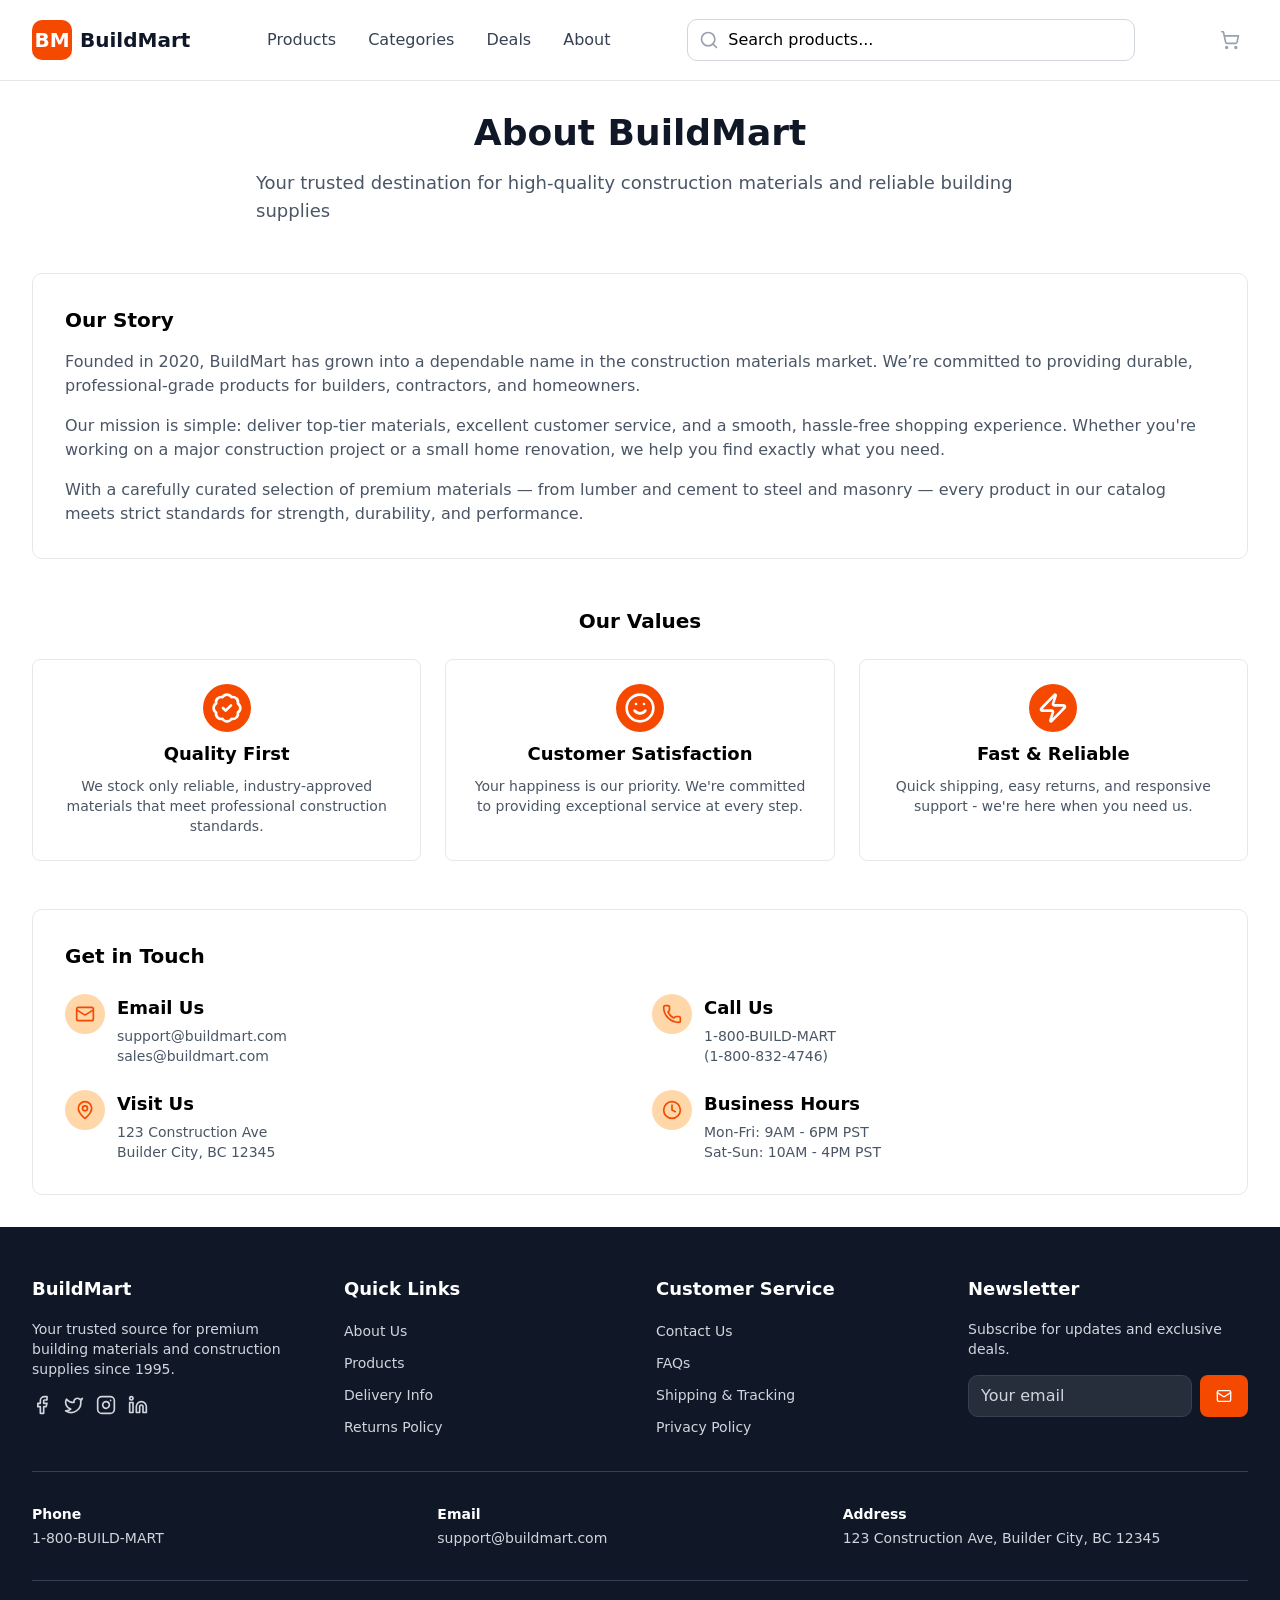
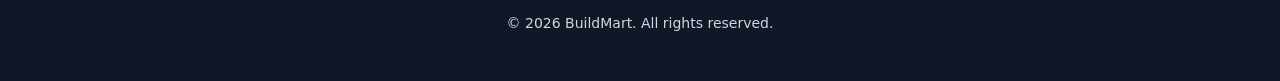
==== commit 12413c10: "Merge pull request #3 from dykdysk/javascript-alwaysintilte Javascript alwaysintilte" ====
--- a/pages/about.html
+++ b/pages/about.html
@@ -8,20 +8,20 @@
 </head>
 <body>
 <div class="min-h-screen flex flex-col">
-    <header class="sticky top-0 z-100  border-b border-gray-200 bg-white">
+    <header class="sticky top-0 z-100  border-b border-[#E5E7EB] bg-white">
         <div class="max-w-7xl mx-auto px-4 md:px-6 lg:px-8">
             <div class="flex items-center justify-between h-16 md:h-20 gap-4">
-                <a class="flex items-center flex-shrink-0 gap-2" href="../pages/index.html">
+                <a class="flex items-center flex-shrink-0 gap-2" href="..">
                     <div class="flex items-center justify-center size-10 rounded-[10px] bg-[#F54900]">
                         <span class="text-white font-bold text-xl ">BM</span>
                     </div>
                     <span class="hidden lg:block text-xl font-bold text-[#101828]">BuildMart</span>
                 </a>
                 <nav class="hidden md:flex items-center gap-8 ">
-                    <a class="text-[#364153] hover:text-[#F54900] transition-colors" href="../pages/index.html">Products</a>
-                    <a class="text-[#364153] hover:text-[#F54900] transition-colors" href="../pages/categories.html">Categories</a>
-                    <a class="text-[#364153] hover:text-[#F54900] transition-colors" href="../pages/deals.html">Deals</a>
-                    <a class="text-[#364153] hover:text-[#F54900] transition-colors" href="../pages/about.html">About</a>
+                    <a class="text-[#364153] hover:text-[#F54900] transition-colors" href="..">Products</a>
+                    <a class="text-[#364153] hover:text-[#F54900] transition-colors" href="../categories">Categories</a>
+                    <a class="text-[#364153] hover:text-[#F54900] transition-colors" href="../deals">Deals</a>
+                    <a class="text-[#364153] hover:text-[#F54900] transition-colors" href="../about">About</a>
                 </nav>
                 <div class="hidden md:flex flex-1 items-center max-w-md">
                     <div class="relative w-full">
@@ -37,12 +37,12 @@
                             <path d="m21 21-4.34-4.34"/><circle cx="11" cy="11" r="8"/>
                         </svg>
                     </button>
-                    <a class="relative p-2 text-[#99A1AF] hover:text-[#F54900] transition-colors" href="../pages/cart.html">
+                    <a class="relative p-2 text-[#99A1AF] hover:text-[#F54900] transition-colors" href="../cart">
                         <svg xmlns="http://www.w3.org/2000/svg" width="24" height="24" viewBox="0 0 24 24" fill="none" stroke="currentColor" stroke-width="2" stroke-linecap="round" stroke-linejoin="round" class="size-5 "><circle cx="8" cy="21" r="1"/><circle cx="19" cy="21" r="1"/>
                             <path d="M2.05 2.05h2l2.66 12.42a2 2 0 0 0 2 1.58h9.78a2 2 0 0 0 1.95-1.57l1.65-7.43H5.12"/>
                         </svg>
-                        <span class="absolute flex items-center justify-center -top-1 -right-1 bg-[#F54900] text-white text-xs size-5 rounded-full">
-                    1
+                        <span id="cart-quantity-text" style="display: none" class="absolute flex items-center justify-center -top-1 -right-1 bg-[#F54900] text-white text-xs size-5 rounded-full">
+                    0
                     </span>
                     </a>
                     <button class="p-2 text-[#99A1AF] hover:text-[#F54900] transition-colors md:hidden">
@@ -251,6 +251,6 @@
         </div>
     </footer>
 </div>
-<script src="../scripts/script.js"></script>
+<script type="module" src="../scripts/aboutPage.js"></script>
 </body>
 </html>
--- a/style.css
+++ b/style.css
@@ -9,10 +9,12 @@
       "Courier New", monospace;
     --color-red-700: oklch(50.5% 0.213 27.518);
     --color-orange-200: oklch(90.1% 0.076 70.697);
-    --color-orange-300: oklch(83.7% 0.128 66.29);
+    --color-orange-500: oklch(70.5% 0.213 47.604);
+    --color-orange-600: oklch(64.6% 0.222 41.116);
     --color-orange-700: oklch(55.3% 0.195 38.402);
     --color-gray-100: oklch(96.7% 0.003 264.542);
     --color-gray-200: oklch(92.8% 0.006 264.531);
+    --color-gray-900: oklch(21% 0.034 264.665);
     --color-black: #000;
     --color-white: #fff;
     --spacing: 0.25rem;
@@ -23,18 +25,25 @@
     --text-xs--line-height: calc(1 / 0.75);
     --text-sm: 0.875rem;
     --text-sm--line-height: calc(1.25 / 0.875);
+    --text-base: 1rem;
+    --text-base--line-height: calc(1.5 / 1);
     --text-lg: 1.125rem;
     --text-lg--line-height: calc(1.75 / 1.125);
     --text-xl: 1.25rem;
     --text-xl--line-height: calc(1.75 / 1.25);
     --text-2xl: 1.5rem;
     --text-2xl--line-height: calc(2 / 1.5);
+    --text-3xl: 1.875rem;
+    --text-3xl--line-height: calc(2.25 / 1.875);
     --text-4xl: 2.25rem;
     --text-4xl--line-height: calc(2.5 / 2.25);
     --font-weight-medium: 500;
     --font-weight-semibold: 600;
     --font-weight-bold: 700;
+    --tracking-wide: 0.025em;
+    --leading-relaxed: 1.625;
     --radius-lg: 0.5rem;
+    --radius-xl: 0.75rem;
     --aspect-video: 16 / 9;
     --default-transition-duration: 150ms;
     --default-transition-timing-function: cubic-bezier(0.4, 0, 0.2, 1);
@@ -221,30 +230,75 @@
   .-right-2 {
     right: calc(var(--spacing) * -2);
   }
+  .right-4 {
+    right: calc(var(--spacing) * 4);
+  }
   .left-3 {
     left: calc(var(--spacing) * 3);
   }
+  .left-4 {
+    left: calc(var(--spacing) * 4);
+  }
   .z-50 {
     z-index: 50;
   }
   .z-100 {
     z-index: 100;
   }
+  .container {
+    width: 100%;
+    @media (width >= 40rem) {
+      max-width: 40rem;
+    }
+    @media (width >= 48rem) {
+      max-width: 48rem;
+    }
+    @media (width >= 64rem) {
+      max-width: 64rem;
+    }
+    @media (width >= 80rem) {
+      max-width: 80rem;
+    }
+    @media (width >= 96rem) {
+      max-width: 96rem;
+    }
+  }
+  .mx-1 {
+    margin-inline: calc(var(--spacing) * 1);
+  }
   .mx-auto {
     margin-inline: auto;
   }
+  .mt-0\.5 {
+    margin-top: calc(var(--spacing) * 0.5);
+  }
   .mt-2 {
     margin-top: calc(var(--spacing) * 2);
   }
   .mt-4 {
     margin-top: calc(var(--spacing) * 4);
   }
+  .mt-8 {
+    margin-top: calc(var(--spacing) * 8);
+  }
+  .mt-16 {
+    margin-top: calc(var(--spacing) * 16);
+  }
   .mt-auto {
     margin-top: auto;
   }
   .mb-1 {
     margin-bottom: calc(var(--spacing) * 1);
   }
+  .mb-2 {
+    margin-bottom: calc(var(--spacing) * 2);
+  }
+  .mb-3 {
+    margin-bottom: calc(var(--spacing) * 3);
+  }
+  .mb-4 {
+    margin-bottom: calc(var(--spacing) * 4);
+  }
   .mb-6 {
     margin-bottom: calc(var(--spacing) * 6);
   }
@@ -256,6 +310,9 @@
   }
   .ml-2 {
     margin-left: calc(var(--spacing) * 2);
+  }
+  .block {
+    display: block;
   }
   .flex {
     display: flex;
@@ -317,6 +374,9 @@
   .w-12 {
     width: calc(var(--spacing) * 12);
   }
+  .w-20 {
+    width: calc(var(--spacing) * 20);
+  }
   .w-full {
     width: 100%;
   }
@@ -342,18 +402,27 @@
     --tw-translate-y: calc(calc(1 / 2 * 100%) * -1);
     translate: var(--tw-translate-x) var(--tw-translate-y);
   }
+  .rotate-180 {
+    rotate: 180deg;
+  }
   .cursor-pointer {
     cursor: pointer;
   }
   .grid-cols-1 {
     grid-template-columns: repeat(1, minmax(0, 1fr));
   }
+  .grid-cols-3 {
+    grid-template-columns: repeat(3, minmax(0, 1fr));
+  }
   .flex-col {
     flex-direction: column;
   }
   .flex-wrap {
     flex-wrap: wrap;
   }
+  .items-baseline {
+    align-items: baseline;
+  }
   .items-center {
     align-items: center;
   }
@@ -389,6 +458,13 @@
   }
   .gap-8 {
     gap: calc(var(--spacing) * 8);
+  }
+  .space-y-1 {
+    :where(& > :not(:last-child)) {
+      --tw-space-y-reverse: 0;
+      margin-block-start: calc(calc(var(--spacing) * 1) * var(--tw-space-y-reverse));
+      margin-block-end: calc(calc(var(--spacing) * 1) * calc(1 - var(--tw-space-y-reverse)));
+    }
   }
   .space-y-2 {
     :where(& > :not(:last-child)) {
@@ -404,6 +480,12 @@
       margin-block-end: calc(calc(var(--spacing) * 4) * calc(1 - var(--tw-space-y-reverse)));
     }
   }
+  .gap-x-8 {
+    column-gap: calc(var(--spacing) * 8);
+  }
+  .gap-y-4 {
+    row-gap: calc(var(--spacing) * 4);
+  }
   .overflow-hidden {
     overflow: hidden;
   }
@@ -418,11 +500,18 @@
   }
   .rounded-lg {
     border-radius: var(--radius-lg);
+  }
+  .rounded-xl {
+    border-radius: var(--radius-xl);
   }
   .border {
     border-style: var(--tw-border-style);
     border-width: 1px;
   }
+  .border-2 {
+    border-style: var(--tw-border-style);
+    border-width: 2px;
+  }
   .border-t {
     border-top-style: var(--tw-border-style);
     border-top-width: 1px;
@@ -446,6 +535,9 @@
   .border-gray-200 {
     border-color: var(--color-gray-200);
   }
+  .border-transparent {
+    border-color: transparent;
+  }
   .bg-\[\#262e3b\] {
     background-color: #262e3b;
   }
@@ -455,6 +547,9 @@
   .bg-\[\#F3F3F5\] {
     background-color: #F3F3F5;
   }
+  .bg-\[\#F3F4F6\] {
+    background-color: #F3F4F6;
+  }
   .bg-\[\#F54900\] {
     background-color: #F54900;
   }
@@ -464,37 +559,21 @@
   .bg-orange-200 {
     background-color: var(--color-orange-200);
   }
-  .bg-orange-300 {
-    background-color: var(--color-orange-300);
-  }
-  .bg-orange-700 {
-    background-color: var(--color-orange-700);
-  }
-  .bg-orange-700\/50 {
-    background-color: color-mix(in srgb, oklch(55.3% 0.195 38.402) 50%, transparent);
-    @supports (color: color-mix(in lab, red, red)) {
-      background-color: color-mix(in oklab, var(--color-orange-700) 50%, transparent);
-    }
-  }
-  .bg-orange-700\/70 {
-    background-color: color-mix(in srgb, oklch(55.3% 0.195 38.402) 70%, transparent);
-    @supports (color: color-mix(in lab, red, red)) {
-      background-color: color-mix(in oklab, var(--color-orange-700) 70%, transparent);
-    }
-  }
   .bg-red-700 {
     background-color: var(--color-red-700);
   }
   .bg-white {
     background-color: var(--color-white);
+  }
+  .bg-white\/80 {
+    background-color: color-mix(in srgb, #fff 80%, transparent);
+    @supports (color: color-mix(in lab, red, red)) {
+      background-color: color-mix(in oklab, var(--color-white) 80%, transparent);
+    }
   }
   .bg-gradient-to-t {
     --tw-gradient-position: to top in oklab;
     background-image: linear-gradient(var(--tw-gradient-stops));
-  }
-  .from-black {
-    --tw-gradient-from: var(--color-black);
-    --tw-gradient-stops: var(--tw-gradient-via-stops, var(--tw-gradient-position), var(--tw-gradient-from) var(--tw-gradient-from-position), var(--tw-gradient-to) var(--tw-gradient-to-position));
   }
   .from-black\/70 {
     --tw-gradient-from: color-mix(in srgb, #000 70%, transparent);
@@ -546,6 +625,9 @@
   .py-3 {
     padding-block: calc(var(--spacing) * 3);
   }
+  .py-4 {
+    padding-block: calc(var(--spacing) * 4);
+  }
   .py-8 {
     padding-block: calc(var(--spacing) * 8);
   }
@@ -558,20 +640,37 @@
   .pr-4 {
     padding-right: calc(var(--spacing) * 4);
   }
+  .pb-4 {
+    padding-bottom: calc(var(--spacing) * 4);
+  }
+  .pb-6 {
+    padding-bottom: calc(var(--spacing) * 6);
+  }
   .pl-10 {
     padding-left: calc(var(--spacing) * 10);
   }
   .text-center {
     text-align: center;
+  }
+  .text-left {
+    text-align: left;
   }
   .text-2xl {
     font-size: var(--text-2xl);
     line-height: var(--tw-leading, var(--text-2xl--line-height));
   }
+  .text-3xl {
+    font-size: var(--text-3xl);
+    line-height: var(--tw-leading, var(--text-3xl--line-height));
+  }
   .text-4xl {
     font-size: var(--text-4xl);
     line-height: var(--tw-leading, var(--text-4xl--line-height));
   }
+  .text-base {
+    font-size: var(--text-base);
+    line-height: var(--tw-leading, var(--text-base--line-height));
+  }
   .text-lg {
     font-size: var(--text-lg);
     line-height: var(--tw-leading, var(--text-lg--line-height));
@@ -588,6 +687,10 @@
     font-size: var(--text-xs);
     line-height: var(--tw-leading, var(--text-xs--line-height));
   }
+  .leading-relaxed {
+    --tw-leading: var(--leading-relaxed);
+    line-height: var(--leading-relaxed);
+  }
   .font-bold {
     --tw-font-weight: var(--font-weight-bold);
     font-weight: var(--font-weight-bold);
@@ -600,6 +703,13 @@
     --tw-font-weight: var(--font-weight-semibold);
     font-weight: var(--font-weight-semibold);
   }
+  .tracking-wide {
+    --tw-tracking: var(--tracking-wide);
+    letter-spacing: var(--tracking-wide);
+  }
+  .text-\[\#0A0A0A\] {
+    color: #0A0A0A;
+  }
   .text-\[\#4A5565\] {
     color: #4A5565;
   }
@@ -632,6 +742,9 @@
   }
   .text-white {
     color: var(--color-white);
+  }
+  .uppercase {
+    text-transform: uppercase;
   }
   .shadow-lg {
     --tw-shadow: 0 10px 15px -3px var(--tw-shadow-color, rgb(0 0 0 / 0.1)), 0 4px 6px -4px var(--tw-shadow-color, rgb(0 0 0 / 0.1));
@@ -662,9 +775,17 @@
     transition-timing-function: var(--tw-ease, var(--default-transition-timing-function));
     transition-duration: var(--tw-duration, var(--default-transition-duration));
   }
+  .duration-200 {
+    --tw-duration: 200ms;
+    transition-duration: 200ms;
+  }
   .duration-300 {
     --tw-duration: 300ms;
     transition-duration: 300ms;
+  }
+  .outline-none {
+    --tw-outline-style: none;
+    outline-style: none;
   }
   .group-hover\:scale-105 {
     &:is(:where(.group):hover *) {
@@ -697,6 +818,20 @@
       }
     }
   }
+  .hover\:bg-\[\#f0f2f7\] {
+    &:hover {
+      @media (hover: hover) {
+        background-color: #f0f2f7;
+      }
+    }
+  }
+  .hover\:bg-white {
+    &:hover {
+      @media (hover: hover) {
+        background-color: var(--color-white);
+      }
+    }
+  }
   .hover\:text-\[\#F54900\] {
     &:hover {
       @media (hover: hover) {
@@ -735,6 +870,11 @@
       --tw-ring-color: #F54900;
     }
   }
+  .focus\:ring-orange-500 {
+    &:focus {
+      --tw-ring-color: var(--color-orange-500);
+    }
+  }
   .focus\:outline-none {
     &:focus {
       --tw-outline-style: none;
@@ -791,6 +931,11 @@
       grid-template-columns: repeat(3, minmax(0, 1fr));
     }
   }
+  .md\:grid-cols-4 {
+    @media (width >= 48rem) {
+      grid-template-columns: repeat(4, minmax(0, 1fr));
+    }
+  }
   .md\:flex-row {
     @media (width >= 48rem) {
       flex-direction: row;
@@ -806,11 +951,22 @@
       padding-inline: calc(var(--spacing) * 6);
     }
   }
+  .md\:text-4xl {
+    @media (width >= 48rem) {
+      font-size: var(--text-4xl);
+      line-height: var(--tw-leading, var(--text-4xl--line-height));
+    }
+  }
   .lg\:block {
     @media (width >= 64rem) {
       display: block;
     }
   }
+  .lg\:grid-cols-2 {
+    @media (width >= 64rem) {
+      grid-template-columns: repeat(2, minmax(0, 1fr));
+    }
+  }
   .lg\:grid-cols-3 {
     @media (width >= 64rem) {
       grid-template-columns: repeat(3, minmax(0, 1fr));
@@ -821,12 +977,21 @@
       grid-template-columns: repeat(4, minmax(0, 1fr));
     }
   }
+  .lg\:gap-12 {
+    @media (width >= 64rem) {
+      gap: calc(var(--spacing) * 12);
+    }
+  }
   .lg\:px-8 {
     @media (width >= 64rem) {
       padding-inline: calc(var(--spacing) * 8);
     }
   }
 }
+input[type="number"]::-webkit-inner-spin-button, input[type="number"]::-webkit-outer-spin-button {
+  -webkit-appearance: none;
+  margin: 0;
+}
 @property --tw-translate-x {
   syntax: "*";
   inherits: false;
@@ -894,7 +1059,15 @@
   inherits: false;
   initial-value: 100%;
 }
+@property --tw-leading {
+  syntax: "*";
+  inherits: false;
+}
 @property --tw-font-weight {
+  syntax: "*";
+  inherits: false;
+}
+@property --tw-tracking {
   syntax: "*";
   inherits: false;
 }
@@ -999,7 +1172,9 @@
       --tw-gradient-from-position: 0%;
       --tw-gradient-via-position: 50%;
       --tw-gradient-to-position: 100%;
+      --tw-leading: initial;
       --tw-font-weight: initial;
+      --tw-tracking: initial;
       --tw-shadow: 0 0 #0000;
       --tw-shadow-color: initial;
       --tw-shadow-alpha: 100%;
